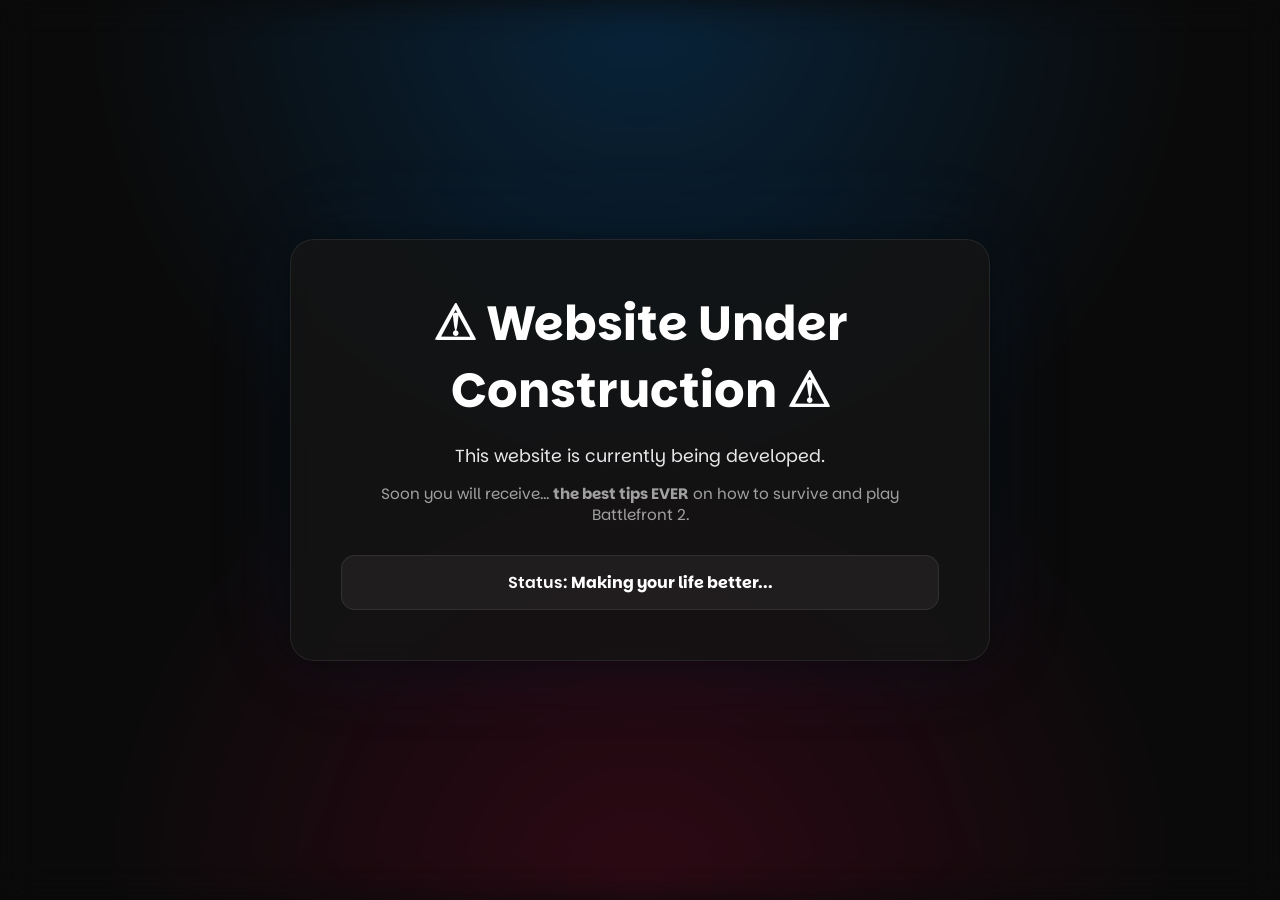
==== index.html @ 0c426823 "Inital Site Push" ====
<!DOCTYPE html>
<html lang="en">
<head>
    <meta charset="UTF-8">
    <meta name="viewport" content="width=device-width, initial-scale=1.0">

    <title>Under Construction</title>

    <link rel="stylesheet" href="assets/main.css">

    <link href="https://fonts.googleapis.com/css2?family=Parkinsans:wght@300;400;600;700&display=swap" rel="stylesheet">
</head>

<body>

    <div class="background"></div>

    <main class="container">
        <div class="card">

            <h1>⚠ Website Under Construction ⚠</h1>

            <p>
                This website is currently being developed.
            </p>

            <p class="small-text">
                Soon you will receive... <b>the best tips EVER</b> on how to survive and play Battlefront 2. 
            </p>

            <div class="status-box">
                Status: <b>Making your life better...</b>
            </div>

        </div>
    </main>

    <script src="assets/script.js"></script>

</body>
</html>
---- assets/main.css ----
* {
    margin: 0;
    padding: 0;
    box-sizing: border-box;
}

body {
    background: #0a0a0a;
    color: white;
    font-family: "Parkinsans", sans-serif;

    min-height: 100vh;
    overflow: hidden;

    display: flex;
    align-items: center;
    justify-content: center;

    position: relative;
}

.background {
    position: absolute;
    inset: 0;

    background:
        radial-gradient(circle at top, rgba(0, 140, 255, 0.2), transparent 50%),
        radial-gradient(circle at bottom, rgba(255, 0, 80, 0.15), transparent 50%),
        #0a0a0a;

    filter: blur(20px);
}

.container {
    position: relative;
    z-index: 1;

    width: 100%;
    padding: 20px;

    display: flex;
    justify-content: center;
}

.card {
    width: 100%;
    max-width: 700px;

    background: rgba(20, 20, 20, 0.8);

    border: 1px solid rgba(255,255,255,0.08);

    backdrop-filter: blur(10px);

    border-radius: 24px;

    padding: 50px;

    text-align: center;

    box-shadow:
        0 0 40px rgba(0,0,0,0.5),
        0 0 100px rgba(0,140,255,0.08);
}

h1 {
    font-size: 3rem;
    margin-bottom: 20px;
}

p {
    font-size: 1.1rem;
    opacity: 0.9;
    margin-bottom: 15px;
}

.small-text {
    opacity: 0.6;
    font-size: 0.95rem;
}

.status-box {
    margin-top: 30px;

    padding: 15px;

    border-radius: 14px;

    background: rgba(255,255,255,0.05);

    border: 1px solid rgba(255,255,255,0.08);

    font-weight: 600;
}
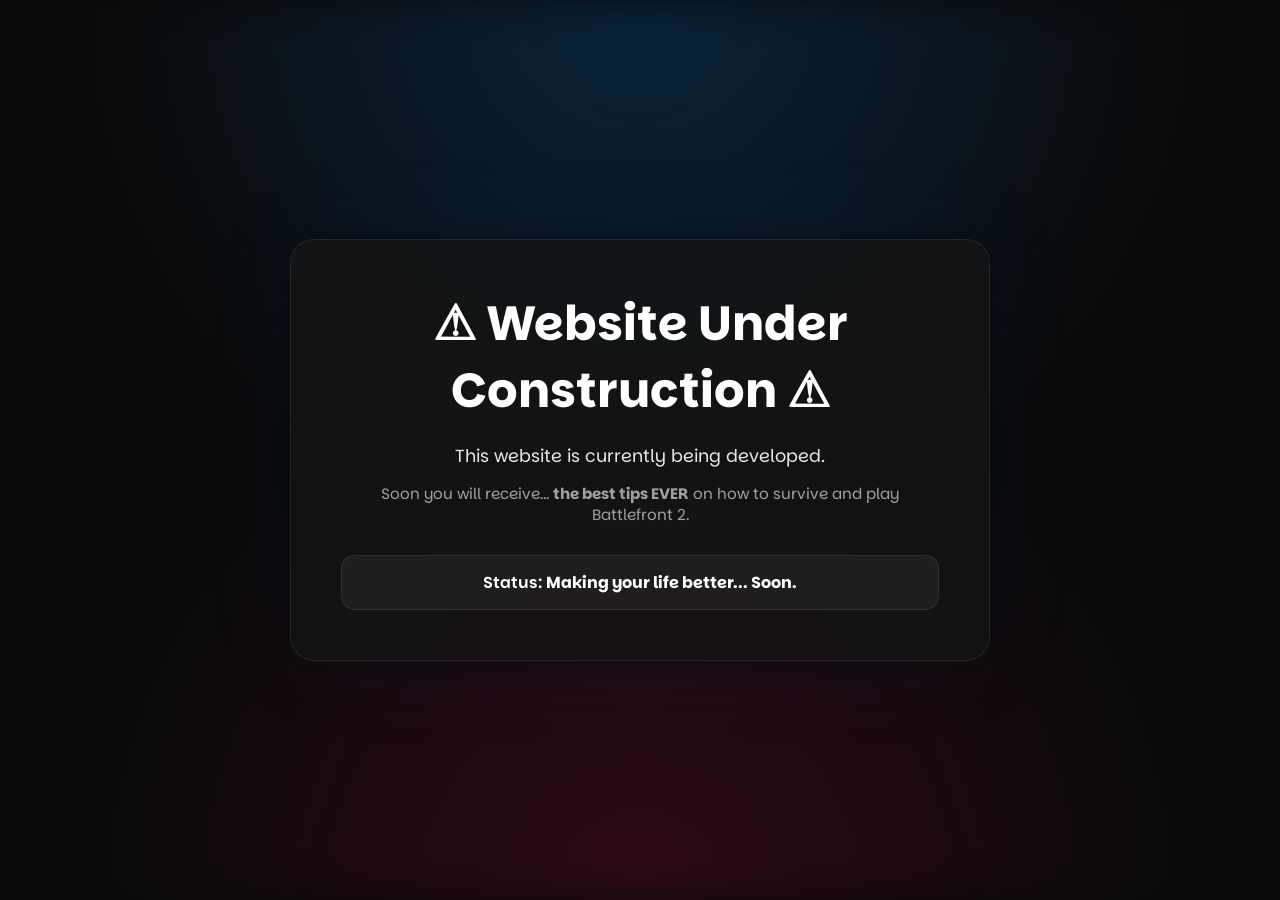
==== commit e1fce29c: "SECONDARY Inital Site Push" ====
--- a/index.html
+++ b/index.html
@@ -29,7 +29,7 @@
             </p>
 
             <div class="status-box">
-                Status: <b>Making your life better...</b>
+                Status: <b>Making your life better... Soon.</b>
             </div>
 
         </div>
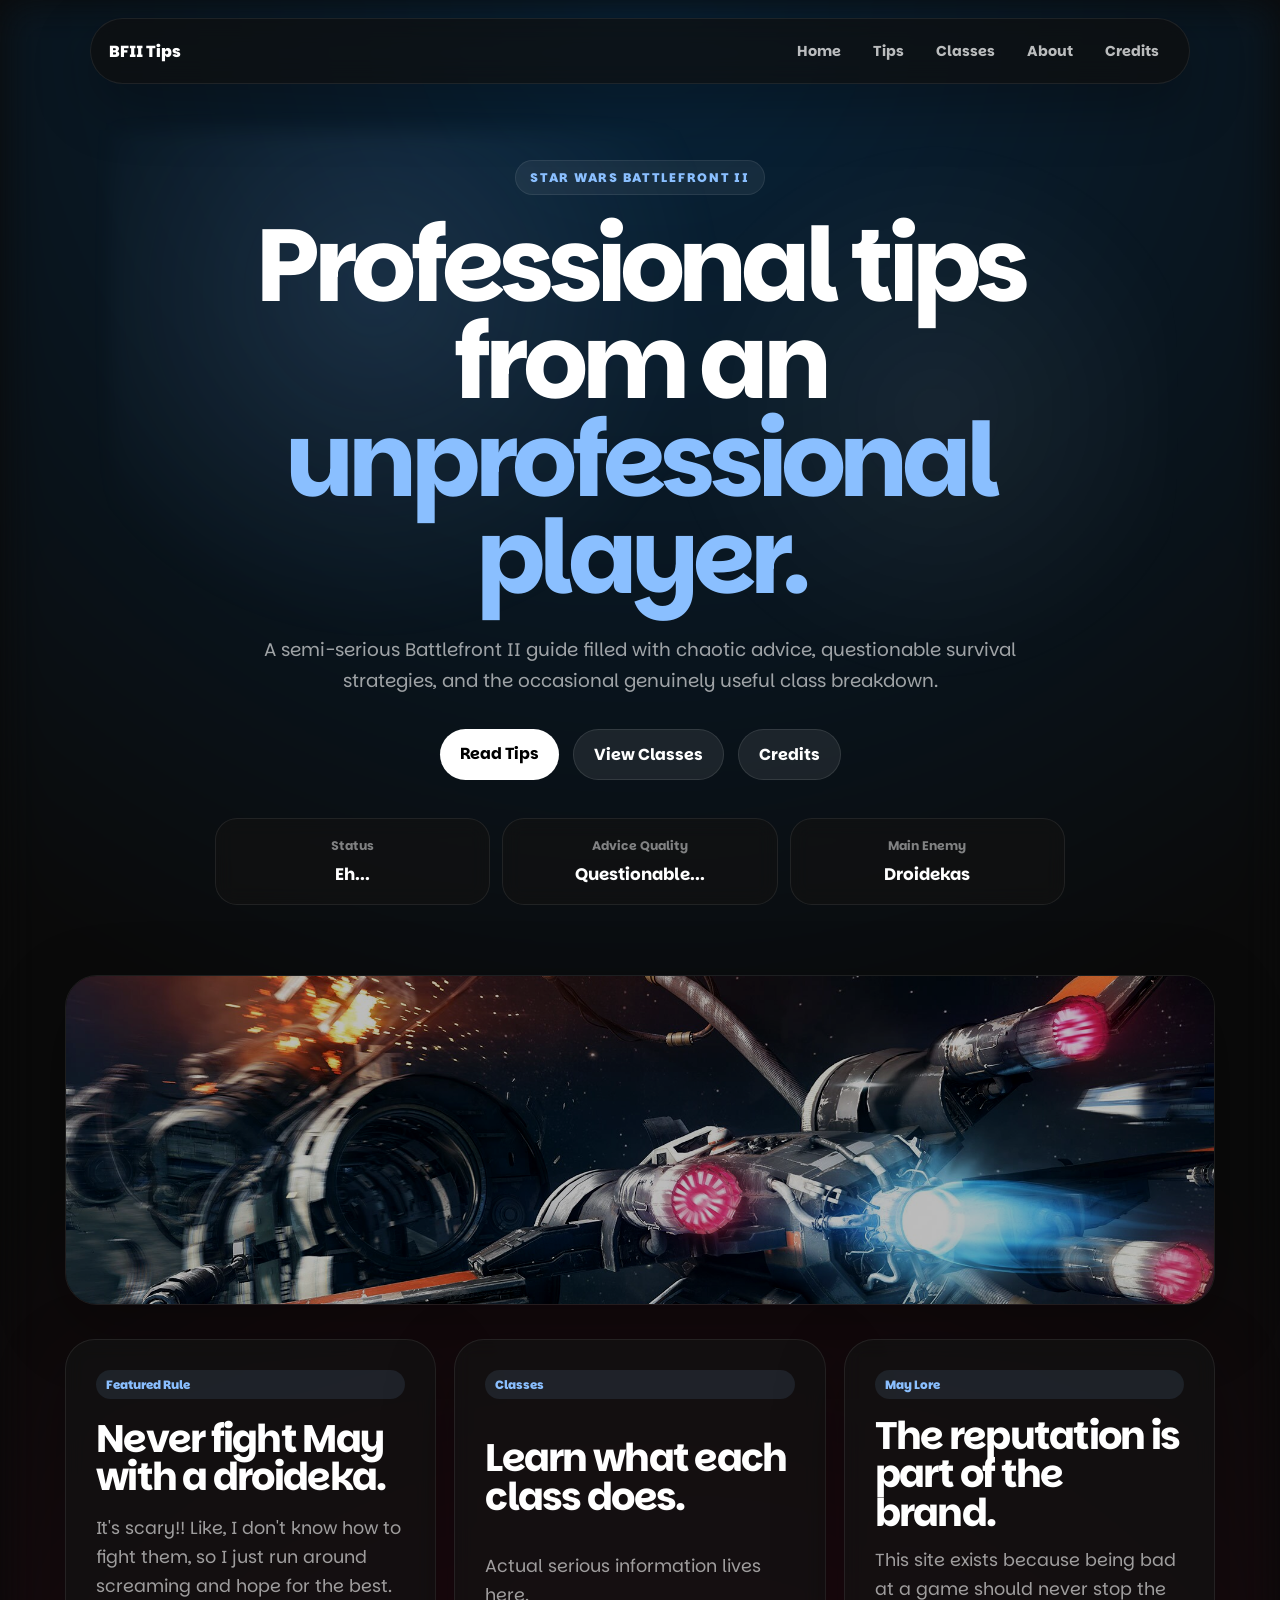
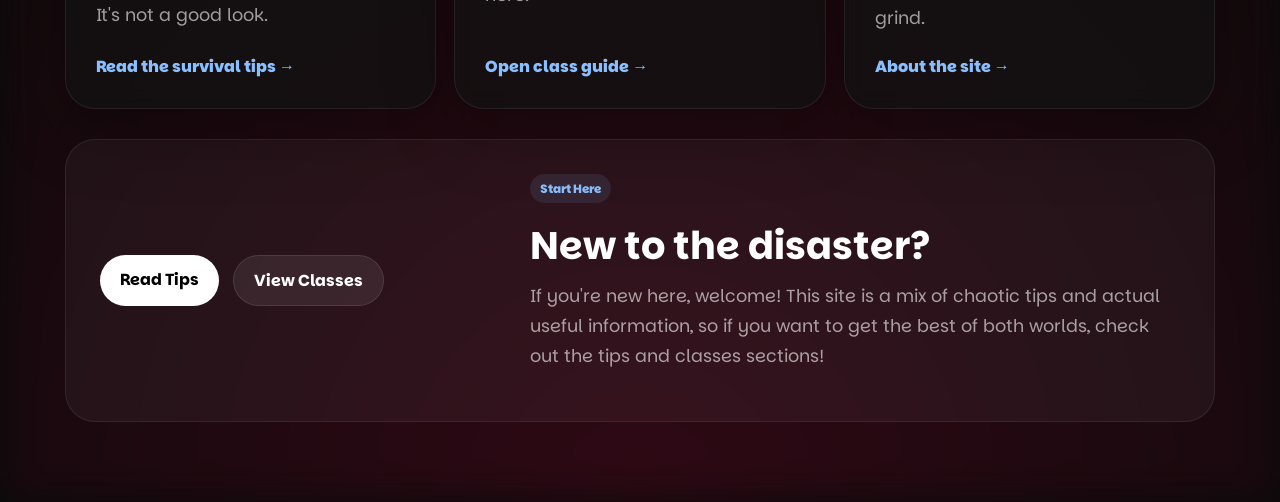
==== commit 9207c1c2: "V1 Site Publish" ====
--- a/index.html
+++ b/index.html
@@ -3,39 +3,137 @@
 <head>
     <meta charset="UTF-8">
     <meta name="viewport" content="width=device-width, initial-scale=1.0">
-
-    <title>Under Construction</title>
+    <link rel="icon" type="image/png" href="media/favicon.png">
+    <title>BFII Tips</title>
 
     <link rel="stylesheet" href="assets/main.css">
-
-    <link href="https://fonts.googleapis.com/css2?family=Parkinsans:wght@300;400;600;700&display=swap" rel="stylesheet">
+    <link href="https://fonts.googleapis.com/css2?family=Parkinsans:wght@300;400;600;700;800&display=swap" rel="stylesheet">
 </head>
-
 <body>
 
-    <div class="background"></div>
+<div class="background"></div>
 
-    <main class="container">
-        <div class="card">
+<nav class="navbar">
+    <a href="index.html" class="logo">BFII Tips</a>
 
-            <h1>⚠ Website Under Construction ⚠</h1>
+    <div class="nav-links">
+        <a href="index.html">Home</a>
+        <a href="tips.html">Tips</a>
+        <a href="classes.html">Classes</a>
+        <a href="about.html">About</a>
+        <a href="credits.html">Credits</a>
+    </div>
+</nav>
+
+<main class="page">
+
+    <section class="landing-hero enhanced-hero">
+
+        <div class="hero-badge">
+            STAR WARS BATTLEFRONT II
+        </div>
+
+        <h1>
+            Professional tips from an
+            <span>unprofessional player.</span>
+        </h1>
+
+        <p class="landing-text">
+            A semi-serious Battlefront II guide filled with chaotic advice, questionable survival strategies, and the occasional genuinely useful class breakdown.
+        </p>
+
+        <div class="hero-buttons">
+            <a href="tips.html" class="button primary">Read Tips</a>
+            <a href="classes.html" class="button secondary">View Classes</a>
+            <a href="credits.html" class="button secondary">Credits</a>
+        </div>
+
+        <div class="home-status-strip">
+            <div>
+                <span>Status</span>
+                <strong>Eh...</strong>
+            </div>
+
+            <div>
+                <span>Advice Quality</span>
+                <strong>Questionable...</strong>
+            </div>
+
+            <div>
+                <span>Main Enemy</span>
+                <strong>Droidekas</strong>
+            </div>
+        </div>
+
+    </section>
+    <div class="home-cinematic-strip">
+    <img src="media/home-hero-battlefront.jpg" alt="Battlefront II cinematic battle">
+</div>
+
+    <section class="home-showcase">
+
+        <article class="showcase-card main-showcase">
+            <span class="tag">Featured Rule</span>
+
+            <h2>Never fight May with a droideka.</h2>
 
             <p>
-                This website is currently being developed.
+                It's scary!! Like, I don't know how to fight them, so I just run around screaming and hope for the best. It's not a good look.
             </p>
 
-            <p class="small-text">
-                Soon you will receive... <b>the best tips EVER</b> on how to survive and play Battlefront 2. 
+            <a href="tips.html" class="text-link">Read the survival tips →</a>
+        </article>
+
+        <article class="showcase-card">
+            <span class="tag">Classes</span>
+
+            <h2>Learn what each class does.</h2>
+
+            <p>
+                Actual serious information lives here.
             </p>
 
-            <div class="status-box">
-                Status: <b>Making your life better... Soon.</b>
-            </div>
+            <a href="classes.html" class="text-link">Open class guide →</a>
+        </article>
 
+        <article class="showcase-card">
+            <span class="tag">May Lore</span>
+
+            <h2>The reputation is part of the brand.</h2>
+
+            <p>
+                This site exists because being bad at a game should never stop the grind.
+            </p>
+
+            <a href="about.html" class="text-link">About the site →</a>
+        </article>
+
+    </section>
+
+<section class="home-callout">
+
+    <div>
+
+        <div class="hero-buttons compact-buttons">
+            <a href="tips.html" class="button primary">Read Tips</a>
+            <a href="classes.html" class="button secondary">View Classes</a>
         </div>
-    </main>
+    </div>
 
-    <script src="assets/script.js"></script>
+    <div>
+        <span class="tag">Start Here</span>
 
+        <h2>New to the disaster?</h2>
+
+        <p>
+            If you're new here, welcome! This site is a mix of chaotic tips and actual useful information, so if you want to get the best of both worlds, check out the tips and classes sections!
+        </p>
+    </div>
+
+</section>
+
+</main>
+
+<script src="assets/script.js"></script>
 </body>
 </html>
--- a/assets/main.css
+++ b/assets/main.css
@@ -10,11 +10,7 @@
     font-family: "Parkinsans", sans-serif;
 
     min-height: 100vh;
-    overflow: hidden;
-
-    display: flex;
-    align-items: center;
-    justify-content: center;
+    overflow-x: hidden;
 
     position: relative;
 }
@@ -91,4 +87,1591 @@
     border: 1px solid rgba(255,255,255,0.08);
 
     font-weight: 600;
+}
+.page {
+    position: relative;
+    z-index: 1;
+    width: 100%;
+    min-height: 100vh;
+    padding: 80px 24px;
+}
+
+.hero {
+    max-width: 900px;
+    margin: 0 auto 60px;
+    text-align: center;
+}
+
+.eyebrow {
+    color: #8abfff;
+    text-transform: uppercase;
+    letter-spacing: 0.16em;
+    font-size: 0.8rem;
+    font-weight: 700;
+}
+
+.hero h1 {
+    font-size: clamp(2.5rem, 7vw, 5.5rem);
+    line-height: 1;
+    margin: 16px 0 20px;
+}
+
+.hero-text {
+    max-width: 680px;
+    margin: 0 auto;
+    color: rgba(255,255,255,0.7);
+}
+
+.hero-buttons {
+    display: flex;
+    justify-content: center;
+    gap: 14px;
+    margin-top: 32px;
+    flex-wrap: wrap;
+}
+
+.button {
+    text-decoration: none;
+    color: white;
+    padding: 13px 20px;
+    border-radius: 999px;
+    font-weight: 700;
+}
+
+.primary {
+    background: white;
+    color: black;
+}
+
+.secondary {
+    background: rgba(255,255,255,0.08);
+    border: 1px solid rgba(255,255,255,0.1);
+}
+
+.tips-grid {
+    max-width: 1100px;
+    margin: 0 auto;
+    display: grid;
+    grid-template-columns: repeat(3, 1fr);
+    gap: 18px;
+}
+
+.tip-card {
+    background: rgba(20, 20, 20, 0.75);
+    border: 1px solid rgba(255,255,255,0.08);
+    border-radius: 22px;
+    padding: 28px;
+    box-shadow: 0 20px 60px rgba(0,0,0,0.25);
+}
+
+.tip-card h2 {
+    font-size: 1.4rem;
+    margin: 14px 0 12px;
+}
+
+.tip-card p {
+    color: rgba(255,255,255,0.65);
+}
+
+.tag {
+    display: inline-block;
+    font-size: 0.75rem;
+    font-weight: 800;
+    color: #8abfff;
+    background: rgba(138,191,255,0.1);
+    padding: 6px 10px;
+    border-radius: 999px;
+}
+
+@media (max-width: 850px) {
+    .tips-grid {
+        grid-template-columns: 1fr;
+    }
+}
+.navbar {
+    position: fixed;
+    top: 18px;
+    left: 50%;
+    transform: translateX(-50%);
+    z-index: 10;
+
+    width: calc(100% - 40px);
+    max-width: 1100px;
+
+    display: flex;
+    justify-content: space-between;
+    align-items: center;
+
+    padding: 14px 18px;
+
+    background: rgba(15, 15, 15, 0.72);
+    border: 1px solid rgba(255,255,255,0.08);
+    border-radius: 999px;
+    backdrop-filter: blur(12px);
+
+    box-shadow: 0 20px 60px rgba(0,0,0,0.3);
+}
+
+.logo {
+    color: white;
+    text-decoration: none;
+    font-weight: 800;
+}
+
+.nav-links {
+    display: flex;
+    gap: 8px;
+}
+
+.nav-links a {
+    color: rgba(255,255,255,0.72);
+    text-decoration: none;
+    font-size: 0.9rem;
+    font-weight: 700;
+
+    padding: 8px 12px;
+    border-radius: 999px;
+
+    transition: 0.2s ease;
+}
+
+.nav-links a:hover {
+    color: white;
+    background: rgba(255,255,255,0.08);
+}
+
+.content-card {
+    max-width: 850px;
+    margin: 0 auto;
+
+    background: rgba(20, 20, 20, 0.75);
+    border: 1px solid rgba(255,255,255,0.08);
+    border-radius: 24px;
+
+    padding: 36px;
+
+    box-shadow: 0 20px 60px rgba(0,0,0,0.25);
+}
+
+.content-card h2 {
+    margin-top: 26px;
+    margin-bottom: 10px;
+    font-size: 1.5rem;
+}
+
+.content-card h2:first-child {
+    margin-top: 0;
+}
+
+.content-card p {
+    color: rgba(255,255,255,0.68);
+    line-height: 1.7;
+}
+
+@media (max-width: 650px) {
+    .navbar {
+        align-items: flex-start;
+        border-radius: 24px;
+        flex-direction: column;
+        gap: 10px;
+    }
+
+    .nav-links {
+        width: 100%;
+        flex-wrap: wrap;
+    }
+
+    .nav-links a {
+        background: rgba(255,255,255,0.05);
+    }
+
+    .nav-links a.active {
+    color: black;
+    background: white;
+}
+
+    .page {
+        padding-top: 140px;
+    }
+}
+
+.container {
+    min-height: 100vh;
+    align-items: center;
+}
+.landing-hero {
+    max-width: 1000px;
+    margin: 80px auto 70px;
+    text-align: center;
+}
+
+.hero-badge {
+    display: inline-block;
+
+    padding: 8px 14px;
+
+    border-radius: 999px;
+
+    background: rgba(255,255,255,0.06);
+    border: 1px solid rgba(255,255,255,0.08);
+
+    color: #8abfff;
+
+    font-size: 0.78rem;
+    font-weight: 800;
+    letter-spacing: 0.14em;
+
+    margin-bottom: 22px;
+}
+
+.landing-hero h1 {
+    font-size: clamp(3rem, 8vw, 7rem);
+    line-height: 0.95;
+    letter-spacing: -0.06em;
+
+    margin-bottom: 28px;
+}
+
+.landing-hero h1 span {
+    color: #8abfff;
+}
+
+.landing-text {
+    max-width: 760px;
+    margin: 0 auto;
+
+    color: rgba(255,255,255,0.68);
+
+    font-size: 1.15rem;
+    line-height: 1.7;
+}
+
+.home-grid {
+    max-width: 1200px;
+
+    margin: 0 auto;
+
+    display: grid;
+
+    grid-template-columns: repeat(3, 1fr);
+
+    gap: 18px;
+}
+
+.feature-card {
+    background: rgba(18,18,18,0.72);
+
+    border: 1px solid rgba(255,255,255,0.08);
+
+    border-radius: 28px;
+
+    padding: 30px;
+
+    backdrop-filter: blur(10px);
+
+    box-shadow: 0 20px 70px rgba(0,0,0,0.3);
+}
+
+.feature-card.large {
+    grid-column: span 3;
+}
+
+.feature-card h2 {
+    font-size: 2rem;
+
+    margin: 18px 0 14px;
+
+    line-height: 1.1;
+}
+
+.feature-card p {
+    color: rgba(255,255,255,0.68);
+
+    line-height: 1.7;
+}
+
+.home-bottom {
+    max-width: 1200px;
+
+    margin: 24px auto 0;
+}
+
+.bottom-card {
+    background: rgba(18,18,18,0.72);
+
+    border: 1px solid rgba(255,255,255,0.08);
+
+    border-radius: 28px;
+
+    padding: 40px;
+
+    text-align: center;
+}
+
+.bottom-card h2 {
+    font-size: 2.5rem;
+
+    margin-bottom: 16px;
+}
+
+.bottom-card p {
+    max-width: 700px;
+
+    margin: 0 auto 26px;
+
+    color: rgba(255,255,255,0.68);
+
+    line-height: 1.7;
+}
+
+@media (max-width: 900px) {
+
+    .home-grid {
+        grid-template-columns: 1fr;
+    }
+
+    .feature-card.large {
+        grid-column: span 1;
+    }
+
+    .landing-hero h1 {
+        line-height: 1;
+    }
+
+}
+
+.class-menu {
+    max-width: 1000px;
+    margin: 0 auto 36px;
+
+    display: flex;
+    justify-content: center;
+    flex-wrap: wrap;
+    gap: 10px;
+}
+
+.class-menu a {
+    color: white;
+    text-decoration: none;
+
+    padding: 10px 16px;
+
+    border-radius: 999px;
+
+    background: rgba(255,255,255,0.06);
+    border: 1px solid rgba(255,255,255,0.08);
+
+    font-weight: 700;
+
+    transition: 0.2s ease;
+}
+
+.class-menu a:hover {
+    background: white;
+    color: black;
+}
+
+.article-list {
+    max-width: 950px;
+    margin: 0 auto;
+
+    display: grid;
+    gap: 24px;
+}
+
+.class-article {
+    scroll-margin-top: 110px;
+
+    background: rgba(18,18,18,0.78);
+    border: 1px solid rgba(255,255,255,0.08);
+
+    border-radius: 28px;
+
+    padding: 38px;
+
+    box-shadow: 0 20px 70px rgba(0,0,0,0.3);
+}
+
+.class-article h2 {
+    font-size: clamp(2rem, 5vw, 3.6rem);
+    line-height: 1;
+    letter-spacing: -0.04em;
+
+    margin: 16px 0 22px;
+}
+
+.class-article h3 {
+    margin-top: 28px;
+    margin-bottom: 8px;
+
+    font-size: 1.25rem;
+}
+
+.class-article p {
+    color: rgba(255,255,255,0.68);
+    line-height: 1.8;
+}
+
+html {
+    scroll-behavior: smooth;
+}
+
+@media (max-width: 650px) {
+    .class-article {
+        padding: 26px;
+    }
+}
+.class-grid {
+    max-width: 1200px;
+
+    margin: 0 auto;
+
+    display: grid;
+
+    grid-template-columns: repeat(2, 1fr);
+
+    gap: 20px;
+}
+
+.class-box {
+    background: rgba(18,18,18,0.75);
+
+    border: 1px solid rgba(255,255,255,0.08);
+
+    border-radius: 28px;
+
+    padding: 32px;
+
+    text-align: left;
+
+    color: white;
+
+    cursor: pointer;
+
+    transition: 0.2s ease;
+
+    box-shadow: 0 20px 70px rgba(0,0,0,0.3);
+}
+
+.class-box:hover {
+    transform: translateY(-4px);
+
+    border-color: rgba(255,255,255,0.18);
+}
+
+.class-box h2 {
+    font-size: 2rem;
+
+    margin: 18px 0 12px;
+}
+
+.class-box p {
+    color: rgba(255,255,255,0.65);
+
+    line-height: 1.7;
+}
+
+.hidden {
+    display: none;
+}
+
+.article-card {
+    max-width: 950px;
+
+    margin: 0 auto;
+
+    background: rgba(18,18,18,0.78);
+
+    border: 1px solid rgba(255,255,255,0.08);
+
+    border-radius: 32px;
+
+    padding: 42px;
+
+    box-shadow: 0 20px 70px rgba(0,0,0,0.3);
+}
+
+.article-card h1 {
+    font-size: clamp(3rem, 6vw, 5rem);
+
+    line-height: 0.95;
+
+    margin: 18px 0 24px;
+}
+
+.article-card p {
+    color: rgba(255,255,255,0.68);
+
+    line-height: 1.8;
+}
+
+.article-section {
+    margin-top: 32px;
+}
+
+.article-section h3 {
+    margin-bottom: 10px;
+
+    font-size: 1.4rem;
+}
+
+.back-button {
+    margin-bottom: 20px;
+
+    background: rgba(255,255,255,0.08);
+
+    border: 1px solid rgba(255,255,255,0.08);
+
+    color: white;
+
+    padding: 12px 18px;
+
+    border-radius: 999px;
+
+    font-family: inherit;
+    font-weight: 700;
+
+    cursor: pointer;
+}
+
+@media (max-width: 850px) {
+
+    .class-grid {
+        grid-template-columns: 1fr;
+    }
+
+    .article-card {
+        padding: 28px;
+    }
+
+}
+.tips-header {
+    max-width: 850px;
+    margin: 80px auto 55px;
+    text-align: center;
+}
+
+.tips-header h1 {
+    font-size: clamp(2.7rem, 6vw, 5rem);
+    line-height: 0.95;
+    letter-spacing: -0.05em;
+    margin: 12px 0 18px;
+}
+
+.tips-header p {
+    color: rgba(255,255,255,0.68);
+    line-height: 1.7;
+}
+
+.tip-category {
+    max-width: 1050px;
+    margin: 0 auto 28px;
+
+    background: rgba(18,18,18,0.62);
+    border: 1px solid rgba(255,255,255,0.08);
+    border-radius: 30px;
+
+    padding: 30px;
+}
+
+.category-title {
+    margin-bottom: 24px;
+}
+
+.category-title h2 {
+    font-size: clamp(1.7rem, 4vw, 2.8rem);
+    line-height: 1.05;
+    margin-top: 14px;
+}
+
+.tip-list {
+    display: grid;
+    gap: 12px;
+}
+
+.clean-tip {
+    background: rgba(255,255,255,0.045);
+    border: 1px solid rgba(255,255,255,0.07);
+    border-radius: 20px;
+
+    padding: 20px;
+}
+
+.clean-tip h3 {
+    margin-bottom: 8px;
+    font-size: 1.2rem;
+}
+
+.clean-tip p {
+    color: rgba(255,255,255,0.65);
+    line-height: 1.65;
+}
+
+@media (max-width: 650px) {
+    .tip-category {
+        padding: 22px;
+    }
+}
+.hero-panel {
+    max-width: 900px;
+
+    margin: 0 auto;
+
+    padding: 40px;
+
+    border-radius: 32px;
+
+    background: rgba(18,18,18,0.72);
+
+    border: 1px solid rgba(255,255,255,0.08);
+
+    backdrop-filter: blur(10px);
+
+    box-shadow: 0 20px 70px rgba(0,0,0,0.35);
+}
+
+.hero-description {
+    color: rgba(255,255,255,0.68);
+
+    line-height: 1.8;
+
+    margin-top: 18px;
+}
+
+.hero-mini-stats {
+    display: flex;
+
+    gap: 14px;
+
+    margin-top: 28px;
+
+    flex-wrap: wrap;
+}
+
+.mini-stat {
+    flex: 1;
+
+    min-width: 180px;
+
+    background: rgba(255,255,255,0.04);
+
+    border: 1px solid rgba(255,255,255,0.06);
+
+    border-radius: 20px;
+
+    padding: 18px;
+}
+
+.mini-stat span {
+    display: block;
+
+    color: rgba(255,255,255,0.5);
+
+    font-size: 0.85rem;
+
+    margin-bottom: 8px;
+}
+
+.mini-stat strong {
+    font-size: 1.1rem;
+}
+
+.featured-tip {
+    border-color: rgba(138,191,255,0.22);
+
+    box-shadow: 0 0 40px rgba(138,191,255,0.08);
+}
+
+.video-wrapper {
+    margin-top: 18px;
+
+    overflow: hidden;
+
+    border-radius: 20px;
+
+    border: 1px solid rgba(255,255,255,0.08);
+
+    aspect-ratio: 16 / 9;
+}
+
+.video-wrapper iframe {
+    width: 100%;
+    height: 100%;
+}
+
+.clean-tip {
+    transition: 0.2s ease;
+}
+
+.clean-tip:hover {
+    transform: translateY(-2px);
+
+    border-color: rgba(255,255,255,0.12);
+}
+.video-wrapper {
+    margin-top: 18px;
+
+    overflow: hidden;
+
+    border-radius: 20px;
+
+    border: 1px solid rgba(255,255,255,0.08);
+
+    background: rgba(10,10,10,0.8);
+
+    aspect-ratio: 16 / 9;
+
+    position: relative;
+}
+
+.video-wrapper iframe {
+    width: 100%;
+    height: 100%;
+}
+
+.video-credit {
+    position: absolute;
+
+    top: 12px;
+    right: 12px;
+
+    z-index: 2;
+
+    padding: 6px 10px;
+
+    border-radius: 999px;
+
+    background: rgba(0,0,0,0.55);
+
+    backdrop-filter: blur(8px);
+
+    border: 1px solid rgba(255,255,255,0.08);
+
+    font-size: 0.72rem;
+
+    color: rgba(255,255,255,0.72);
+
+    pointer-events: none;
+}
+.video-top-mask {
+    position: absolute;
+
+    top: 0;
+    left: 0;
+
+    width: 320px;
+    height: 58px;
+
+    z-index: 999;
+
+    background: #0b1117;
+
+    border-bottom-right-radius: 14px;
+
+    pointer-events: auto;
+}
+
+.about-hero {
+    max-width: 1050px;
+    margin: 90px auto 42px;
+    text-align: center;
+}
+
+.about-badge {
+    display: inline-block;
+    margin-bottom: 18px;
+    padding: 8px 14px;
+
+    border-radius: 999px;
+
+    background: rgba(138,191,255,0.1);
+    border: 1px solid rgba(138,191,255,0.18);
+
+    color: #8abfff;
+
+    font-size: 0.78rem;
+    font-weight: 800;
+    letter-spacing: 0.14em;
+    text-transform: uppercase;
+}
+
+.about-hero h1 {
+    font-size: clamp(3rem, 7vw, 6.5rem);
+    line-height: 0.95;
+    letter-spacing: -0.06em;
+
+    margin-bottom: 24px;
+}
+
+.about-hero p {
+    max-width: 760px;
+    margin: 0 auto;
+
+    color: rgba(255,255,255,0.68);
+
+    font-size: 1.08rem;
+    line-height: 1.75;
+}
+
+.about-layout {
+    max-width: 1100px;
+    margin: 0 auto;
+
+    display: grid;
+    grid-template-columns: 0.85fr 1.6fr;
+    gap: 22px;
+    align-items: start;
+}
+
+.about-side-card,
+.about-main-card {
+    background: rgba(18,18,18,0.72);
+
+    border: 1px solid rgba(255,255,255,0.08);
+
+    border-radius: 30px;
+
+    box-shadow: 0 20px 70px rgba(0,0,0,0.32);
+
+    backdrop-filter: blur(10px);
+}
+
+.about-side-card {
+    position: sticky;
+    top: 110px;
+
+    padding: 30px;
+}
+
+.about-side-card h2 {
+    font-size: 2rem;
+    line-height: 1.05;
+
+    margin: 18px 0 14px;
+}
+
+.about-side-card p {
+    color: rgba(255,255,255,0.62);
+    line-height: 1.7;
+}
+
+.about-main-card {
+    padding: 14px;
+}
+
+.about-block {
+    display: grid;
+    grid-template-columns: 54px 1fr;
+    gap: 18px;
+
+    padding: 26px;
+
+    border-radius: 22px;
+}
+
+.about-block:not(:last-child) {
+    border-bottom: 1px solid rgba(255,255,255,0.07);
+}
+
+.about-block span {
+    width: 42px;
+    height: 42px;
+
+    display: grid;
+    place-items: center;
+
+    border-radius: 14px;
+
+    background: rgba(138,191,255,0.1);
+    border: 1px solid rgba(138,191,255,0.16);
+
+    color: #8abfff;
+
+    font-weight: 800;
+}
+
+.about-block h2 {
+    font-size: 1.55rem;
+    margin-bottom: 10px;
+}
+
+.about-block p {
+    color: rgba(255,255,255,0.66);
+    line-height: 1.75;
+}
+
+@media (max-width: 850px) {
+    .about-layout {
+        grid-template-columns: 1fr;
+    }
+
+    .about-side-card {
+        position: static;
+    }
+
+    .about-block {
+        grid-template-columns: 1fr;
+    }
+}
+.credits-hero {
+    max-width: 950px;
+    margin: 90px auto 50px;
+    text-align: center;
+}
+
+.credits-hero h1 {
+    font-size: clamp(3rem, 7vw, 6rem);
+    line-height: 0.95;
+    letter-spacing: -0.06em;
+    margin: 14px 0 20px;
+}
+
+.credits-hero p {
+    max-width: 720px;
+    margin: 0 auto;
+    color: rgba(255,255,255,0.68);
+    line-height: 1.75;
+}
+
+.credits-grid {
+    max-width: 1100px;
+    margin: 0 auto;
+
+    display: grid;
+    grid-template-columns: repeat(2, 1fr);
+    gap: 18px;
+}
+
+.credit-card {
+    background: rgba(18,18,18,0.72);
+    border: 1px solid rgba(255,255,255,0.08);
+    border-radius: 30px;
+
+    padding: 32px;
+
+    box-shadow: 0 20px 70px rgba(0,0,0,0.3);
+    backdrop-filter: blur(10px);
+}
+
+.credit-card.founder {
+    grid-column: span 2;
+    border-color: rgba(138,191,255,0.22);
+    box-shadow: 0 0 50px rgba(138,191,255,0.08);
+}
+
+.credit-card h2 {
+    font-size: 2.2rem;
+    margin: 16px 0 12px;
+}
+
+.credit-card p {
+    color: rgba(255,255,255,0.65);
+    line-height: 1.7;
+}
+
+.credits-note {
+    max-width: 1100px;
+    margin: 22px auto 0;
+
+    padding: 34px;
+
+    background: rgba(255,255,255,0.045);
+    border: 1px solid rgba(255,255,255,0.07);
+    border-radius: 30px;
+
+    text-align: center;
+}
+
+.credits-note h2 {
+    font-size: 2rem;
+    margin-bottom: 10px;
+}
+
+.credits-note p {
+    max-width: 680px;
+    margin: 0 auto;
+    color: rgba(255,255,255,0.65);
+    line-height: 1.7;
+}
+
+@media (max-width: 800px) {
+    .credits-grid {
+        grid-template-columns: 1fr;
+    }
+
+    .credit-card.founder {
+        grid-column: span 1;
+    }
+}
+.credits-experience {
+    position: relative;
+    z-index: 1;
+}
+
+.credits-start,
+.credits-section {
+    min-height: 100vh;
+    padding: 120px 24px 80px;
+
+    display: flex;
+    flex-direction: column;
+    justify-content: center;
+}
+
+.credits-start {
+    max-width: 1000px;
+    margin: 0 auto;
+    text-align: center;
+}
+
+.credits-start h1 {
+    font-size: clamp(3.2rem, 8vw, 7rem);
+    line-height: 0.92;
+    letter-spacing: -0.06em;
+    margin: 18px 0 22px;
+}
+
+.credits-start p {
+    max-width: 720px;
+    margin: 0 auto;
+    color: rgba(255,255,255,0.68);
+    line-height: 1.75;
+}
+
+.start-credits-btn {
+    margin: 34px auto 0;
+    width: fit-content;
+
+    border: none;
+    border-radius: 999px;
+
+    padding: 15px 24px;
+
+    background: white;
+    color: black;
+
+    font-family: inherit;
+    font-weight: 800;
+    cursor: pointer;
+
+    transition: 0.2s ease;
+}
+
+.start-credits-btn:hover {
+    transform: translateY(-2px);
+}
+
+.audio-panel {
+    position: fixed;
+    top: 92px;
+    left: 22px;
+    z-index: 50;
+
+    display: flex;
+    align-items: center;
+    gap: 12px;
+
+    padding: 12px 14px;
+
+    background: rgba(15,15,15,0.82);
+    border: 1px solid rgba(255,255,255,0.08);
+    border-radius: 18px;
+
+    backdrop-filter: blur(12px);
+
+    opacity: 0;
+    transform: translateX(-120%);
+    transition: 0.55s ease;
+}
+
+.audio-panel.show {
+    opacity: 1;
+    transform: translateX(0);
+}
+
+.audio-panel button {
+    border: none;
+    border-radius: 999px;
+
+    padding: 9px 13px;
+
+    background: white;
+    color: black;
+
+    font-family: inherit;
+    font-weight: 800;
+    cursor: pointer;
+}
+
+.audio-panel label {
+    display: grid;
+    gap: 4px;
+
+    color: rgba(255,255,255,0.72);
+
+    font-size: 0.75rem;
+    font-weight: 700;
+}
+
+.audio-panel input {
+    width: 110px;
+}
+
+.credits-focus-card,
+.section-heading,
+.credits-note.big-note {
+    max-width: 900px;
+    margin: 0 auto 28px;
+
+    text-align: center;
+
+    background: rgba(18,18,18,0.76);
+    border: 1px solid rgba(255,255,255,0.08);
+    border-radius: 34px;
+
+    padding: 42px;
+
+    box-shadow: 0 25px 80px rgba(0,0,0,0.35);
+    backdrop-filter: blur(10px);
+}
+
+.credits-focus-card h2,
+.section-heading h2,
+.credits-note.big-note h2 {
+    font-size: clamp(3rem, 7vw, 6rem);
+    line-height: 0.95;
+    letter-spacing: -0.06em;
+    margin: 18px 0 18px;
+}
+
+.credits-focus-card p,
+.section-heading p,
+.credits-note.big-note p {
+    max-width: 720px;
+    margin: 0 auto;
+
+    color: rgba(255,255,255,0.68);
+    line-height: 1.8;
+}
+
+.credits-person-grid {
+    max-width: 1100px;
+    margin: 0 auto;
+
+    display: grid;
+    grid-template-columns: repeat(3, 1fr);
+    gap: 18px;
+}
+
+.person-card {
+    background: rgba(18,18,18,0.72);
+    border: 1px solid rgba(255,255,255,0.08);
+    border-radius: 28px;
+
+    padding: 30px;
+
+    box-shadow: 0 20px 70px rgba(0,0,0,0.28);
+}
+
+.person-card h3 {
+    font-size: 1.6rem;
+    margin-bottom: 12px;
+}
+
+.person-card p {
+    color: rgba(255,255,255,0.65);
+    line-height: 1.7;
+}
+
+.reveal-card {
+    opacity: 0;
+    transform: translateY(34px);
+    transition: 0.7s ease;
+}
+
+.reveal-card.visible {
+    opacity: 1;
+    transform: translateY(0);
+}
+
+@media (max-width: 850px) {
+    .credits-person-grid {
+        grid-template-columns: 1fr;
+    }
+
+    .audio-panel {
+        top: 120px;
+        left: 14px;
+        right: 14px;
+        justify-content: space-between;
+    }
+
+    .credits-focus-card,
+    .section-heading,
+    .credits-note.big-note {
+        padding: 30px;
+    }
+}
+
+.enhanced-hero {
+    position: relative;
+}
+
+.enhanced-hero::before {
+    content: "";
+
+    position: absolute;
+    inset: -30px;
+
+    z-index: -1;
+
+    background:
+        radial-gradient(circle at 25% 20%, rgba(138,191,255,0.13), transparent 34%),
+        radial-gradient(circle at 78% 35%, rgba(255,255,255,0.06), transparent 28%);
+
+    filter: blur(10px);
+}
+
+.home-status-strip {
+    max-width: 850px;
+    margin: 38px auto 0;
+
+    display: grid;
+    grid-template-columns: repeat(3, 1fr);
+    gap: 12px;
+}
+
+.home-status-strip div {
+    background: rgba(18,18,18,0.68);
+    border: 1px solid rgba(255,255,255,0.08);
+    border-radius: 22px;
+
+    padding: 18px;
+
+    backdrop-filter: blur(10px);
+}
+
+.home-status-strip span {
+    display: block;
+
+    color: rgba(255,255,255,0.48);
+
+    font-size: 0.78rem;
+    font-weight: 700;
+
+    margin-bottom: 8px;
+}
+
+.home-status-strip strong {
+    font-size: 1.05rem;
+}
+
+.home-showcase {
+    max-width: 1150px;
+    margin: 0 auto 24px;
+
+    display: grid;
+    grid-template-columns: repeat(3, 1fr);
+    gap: 18px;
+}
+
+.showcase-card,
+.main-showcase {
+    min-height: unset;
+    grid-row: auto;
+
+    display: flex;
+    flex-direction: column;
+    justify-content: space-between;
+
+    background: rgba(18,18,18,0.72);
+    border: 1px solid rgba(255,255,255,0.08);
+    border-radius: 30px;
+
+    padding: 30px;
+
+    box-shadow: 0 20px 70px rgba(0,0,0,0.3);
+    backdrop-filter: blur(10px);
+
+    transition: 0.22s ease;
+}
+
+.showcase-card:hover {
+    transform: translateY(-3px);
+    border-color: rgba(138,191,255,0.18);
+}
+
+.showcase-card h2 {
+    font-size: clamp(1.8rem, 3vw, 2.8rem);
+    line-height: 1;
+    letter-spacing: -0.045em;
+
+    margin: 18px 0 14px;
+}
+
+.showcase-card p {
+    color: rgba(255,255,255,0.66);
+    line-height: 1.65;
+
+    margin-bottom: 22px;
+}
+
+.text-link {
+    color: #8abfff;
+    text-decoration: none;
+    font-weight: 800;
+}
+
+.text-link:hover {
+    text-decoration: underline;
+}
+
+.home-callout {
+    max-width: 1150px;
+    margin: 30px auto 0;
+
+    display: flex;
+    align-items: center;
+    justify-content: space-between;
+    gap: 22px;
+
+    background: rgba(255,255,255,0.045);
+    border: 1px solid rgba(255,255,255,0.08);
+    border-radius: 30px;
+
+    padding: 34px;
+}
+
+.home-callout h2 {
+    font-size: 2.4rem;
+    margin: 16px 0 10px;
+}
+
+.home-callout p {
+    max-width: 650px;
+
+    color: rgba(255,255,255,0.66);
+    line-height: 1.7;
+}
+
+.compact-buttons {
+    margin-top: 0;
+    flex-shrink: 0;
+}
+
+@media (max-width: 850px) {
+    .home-status-strip,
+    .home-showcase {
+        grid-template-columns: 1fr;
+    }
+
+    .home-callout {
+        flex-direction: column;
+        align-items: flex-start;
+    }
+}
+.section-image {
+    overflow: hidden;
+    border-radius: 24px;
+    border: 1px solid rgba(255,255,255,0.08);
+    margin-bottom: 22px;
+}
+
+.section-image img {
+    width: 100%;
+    height: 320px;
+    display: block;
+    object-fit: contain;
+    object-position: center;
+    background: #05080c;
+    filter: brightness(0.9) contrast(1.05);
+}
+
+.wide-image-card {
+    max-width: 1050px;
+    margin: -20px auto 42px;
+
+    overflow: hidden;
+    border-radius: 26px;
+    border: 1px solid rgba(255,255,255,0.08);
+}
+
+.wide-image-card img {
+    width: 100%;
+    height: 300px;
+    display: block;
+    object-fit: cover;
+    object-position: center 38%;
+    filter: brightness(0.72) contrast(1.08);
+}
+
+.about-banner-image {
+    max-width: 1100px;
+    margin: -10px auto 28px;
+
+    overflow: hidden;
+
+    border-radius: 30px;
+
+    border: 1px solid rgba(255,255,255,0.08);
+
+    box-shadow: 0 20px 70px rgba(0,0,0,0.3);
+}
+
+.about-banner-image img {
+    width: 100%;
+    height: 320px;
+
+    display: block;
+
+    object-fit: cover;
+    object-position: center 32%;
+
+    filter: brightness(0.72) contrast(1.08);
+}
+.callout-image {
+    grid-column: 1 / -1;
+
+    overflow: hidden;
+    border-radius: 24px;
+    border: 1px solid rgba(255,255,255,0.08);
+
+    margin-bottom: 10px;
+}
+
+.callout-image img {
+    width: 100%;
+    height: 100px;
+
+    display: block;
+
+    object-fit: cover;
+    object-position: center 48%;
+
+    filter: brightness(0.72) contrast(1.08);
+}
+.hero-image-card {
+    overflow: hidden;
+
+    border-radius: 22px;
+
+    border: 1px solid rgba(255,255,255,0.08);
+
+    box-shadow: 0 12px 40px rgba(0,0,0,0.25);
+
+    margin-bottom: 18px;
+}
+
+.hero-image-card img {
+    width: 100%;
+    height: 200px;
+
+    display: block;
+
+    object-fit: cover;
+    object-position: center 45%;
+
+    filter: brightness(0.76) contrast(1.08);
+}
+.home-cinematic-strip {
+    max-width: 1150px;
+    margin: 42px auto 34px;
+
+    height: 330px;
+
+    overflow: hidden;
+
+    border-radius: 32px;
+    border: 1px solid rgba(255,255,255,0.08);
+
+    box-shadow: 0 20px 70px rgba(0,0,0,0.3);
+
+    position: relative;
+}
+
+.home-cinematic-strip img {
+    width: 100%;
+    height: 100%;
+
+    display: block;
+
+    object-fit: cover;
+    object-position: center 48%;
+
+    filter: brightness(0.72) contrast(1.08);
+}
+.error-page {
+    max-width: 900px;
+    margin: 120px auto;
+
+    text-align: center;
+}
+
+.error-page h1 {
+    font-size: clamp(3.2rem, 8vw, 6rem);
+    line-height: 0.95;
+    letter-spacing: -0.05em;
+
+    margin: 18px 0 24px;
+}
+
+.error-text {
+    max-width: 700px;
+    margin: 0 auto 34px;
+
+    color: rgba(255,255,255,0.68);
+
+    font-size: 1.15rem;
+    line-height: 1.7;
+}
+
+.error-card {
+    max-width: 620px;
+    margin: 0 auto 34px;
+
+    text-align: left;
+
+    background: rgba(255,255,255,0.04);
+
+    border: 1px solid rgba(255,255,255,0.08);
+    border-radius: 28px;
+
+    padding: 28px;
+}
+
+.error-card h2 {
+    margin-bottom: 16px;
+}
+
+.error-card ul {
+    padding-left: 22px;
+
+    color: rgba(255,255,255,0.72);
+
+    line-height: 1.8;
+}
+.error-image {
+    max-width: 760px;
+
+    margin: 0 auto 30px;
+
+    overflow: hidden;
+
+    border-radius: 28px;
+
+    border: 1px solid rgba(255,255,255,0.08);
+
+    box-shadow: 0 20px 70px rgba(0,0,0,0.3);
+}
+
+.error-image img {
+    width: 100%;
+    height: 350px;
+
+    display: block;
+
+    object-fit: cover;
+    object-position: center;
+
+    filter: brightness(0.72) contrast(1.08);
 }
